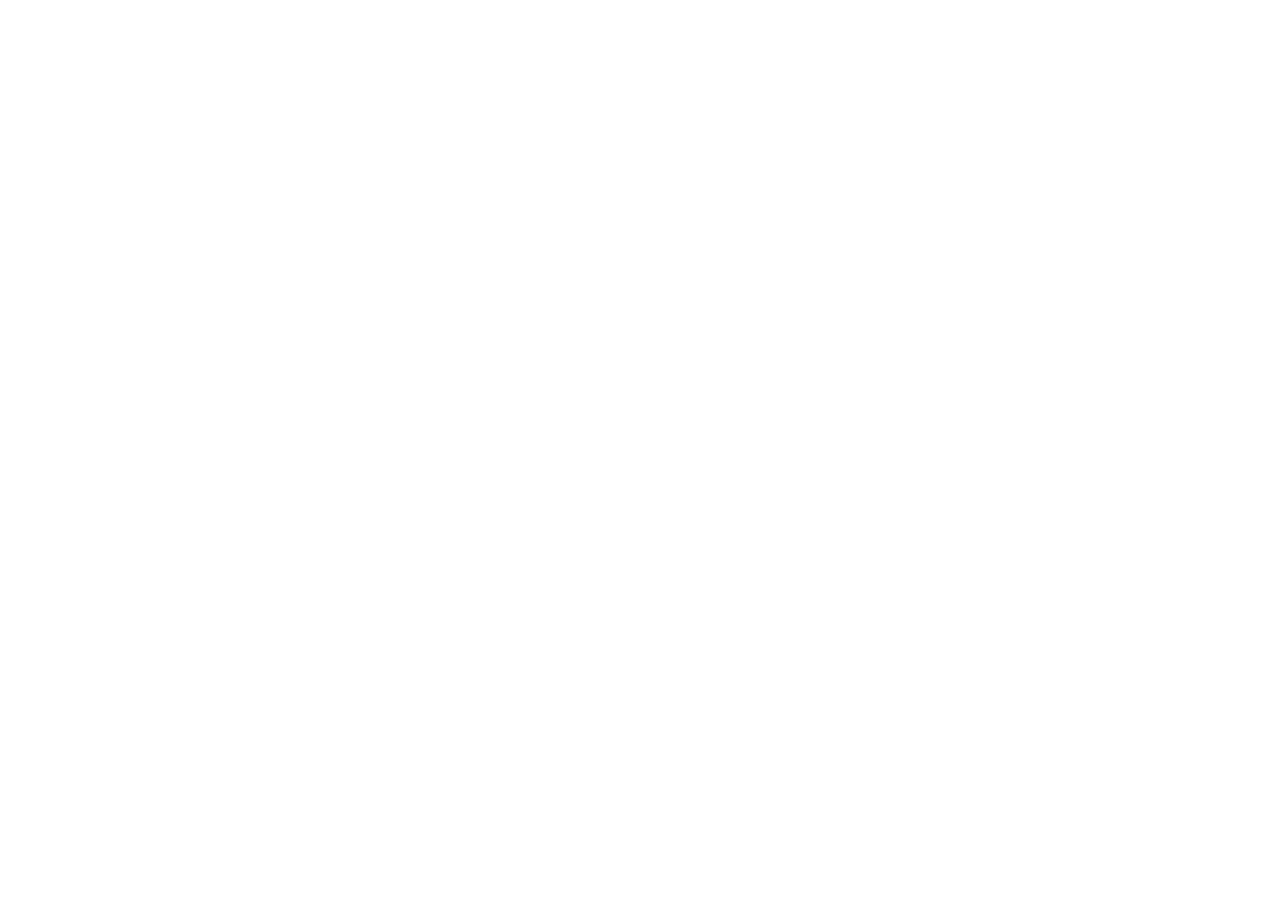
==== src/main/resources/static/index.html @ 06403dd1 "Adicionar configuração de segurança para permitir acesso público a recursos estáticos, refatorar DTO" ====
<!DOCTYPE html>
<html lang="pt-BR">
<head>
  <meta charset="UTF-8" />
  <meta name="viewport" content="width=device-width, initial-scale=1.0" />
  <title>WisePath</title>
  <link rel="stylesheet" href="css/style.css" />
</head>
<body>
  <div id="root"></div>

  <!-- Utilitários e dados -->
  <script src="js/icons.js"></script>
  <script src="js/utils.js"></script>
  <script src="js/data.js"></script>

  <!-- Comunicação com o back-end -->
  <script src="js/auth.js"></script>
  <script src="js/api.js"></script>

  <!-- Estado / roteador -->
  <script src="js/state.js"></script>

  <!-- Telas -->
  <script src="js/screens/register.js"></script>
  <script src="js/screens/login.js"></script>
  <script src="js/screens/welcome.js"></script>
  <script src="js/screens/settings.js"></script>
  <script src="js/screens/chat.js"></script>

  <!-- Bootstrap -->
  <script src="js/app.js"></script>
</body>
</html>
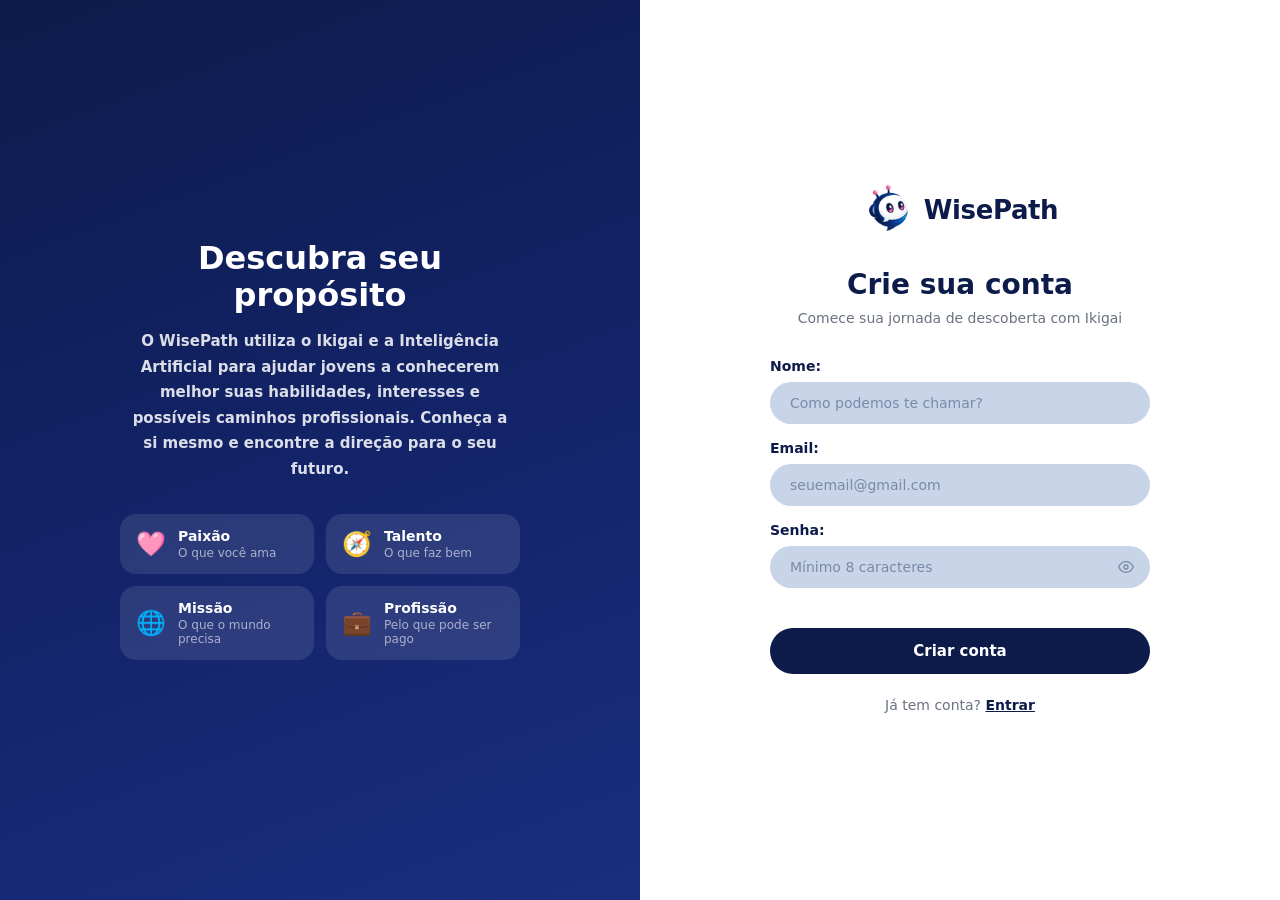
==== commit fa86eb3c: "Adição de telas de configurações e de boas-vindas, com os respectivos estilos e funcionalidades. Log" ====
--- a/src/main/resources/static/index.html
+++ b/src/main/resources/static/index.html
@@ -4,7 +4,11 @@
   <meta charset="UTF-8" />
   <meta name="viewport" content="width=device-width, initial-scale=1.0" />
   <title>WisePath</title>
-  <link rel="stylesheet" href="css/style.css" />
+  <link rel="stylesheet" href="css/base.css" />
+  <link rel="stylesheet" href="css/auth.css" />
+  <link rel="stylesheet" href="css/welcome.css" />
+  <link rel="stylesheet" href="css/settings.css" />
+  <link rel="stylesheet" href="css/chat.css" />
 </head>
 <body>
   <div id="root"></div>
@@ -28,7 +32,6 @@
   <script src="js/screens/settings.js"></script>
   <script src="js/screens/chat.js"></script>
 
-  <!-- Bootstrap -->
   <script src="js/app.js"></script>
 </body>
 </html>
--- a/src/main/resources/static/css/base.css
+++ b/src/main/resources/static/css/base.css
@@ -0,0 +1,123 @@
+/* ─────────────────────────────────────────────────────────────────────────
+   Base
+   Reset, tipografia, botões, campos de formulário e avatar.
+   ───────────────────────────────────────────────────────────────────────── 
+/* ── Reset básico ── */
+*, *::before, *::after { box-sizing: border-box; margin: 0; padding: 0; }
+body { font-family: 'Plus Jakarta Sans', system-ui, sans-serif; }
+
+/* ── Tipografia reutilizável ── */
+.h1 { font-weight: 800; color: #0d1b4b; line-height: 1.15; }
+.h2 { font-weight: 800; color: #0d1b4b; }
+.muted { color: #6b7280; font-size: 14px; line-height: 1.6; }
+.section-label {
+  font-weight: 700; font-size: 11px; color: #7c3aed;
+  letter-spacing: 0.1em; text-transform: uppercase;
+  margin: 4px 0 16px;
+}
+.divider { height: 1px; background: #f0f0f5; margin: 16px 0; }
+
+/* ── Fundo com gradiente em malha (usado nas telas Welcome/Settings/Chat) ── */
+.mesh-bg {
+  min-height: 100vh;
+  background:
+    radial-gradient(ellipse at 15% 60%, #e8b4d8 0%, transparent 50%),
+    radial-gradient(ellipse at 85% 20%, #c4b0e8 0%, transparent 50%),
+    radial-gradient(ellipse at 70% 85%, #f4c4d0 0%, transparent 50%),
+    #f0e4f4;
+}
+
+/* ── Logo (usado em várias telas) ── */
+.logo-row { display: flex; align-items: center; gap: 10px; }
+.logo-row img { width: 44px; height: 44px; object-fit: contain; }
+.logo-text { font-weight: 800; font-size: 22px; color: #0d1b4b; letter-spacing: -0.4px; }
+
+/* variação: linha horizontal centralizada (tela de cadastro) */
+.logo-row-center { justify-content: center; margin-bottom: 32px; }
+.logo-row-center img { width: 52px; height: 52px; }
+.logo-row-center .logo-text { font-size: 26px; }
+
+/* variação: pequena, usada na barra de navegação da tela Welcome */
+.logo-row-sm img { width: 34px; height: 34px; }
+.logo-row-sm .logo-text { font-size: 18px; }
+
+/* variação: empilhado e centralizado (tela de login) */
+.logo-stack {
+  display: flex; flex-direction: column; align-items: center;
+  gap: 6px; margin-bottom: 32px;
+}
+.logo-stack img { width: 64px; height: 64px; object-fit: contain; }
+.logo-stack .logo-text { font-size: 26px; }
+
+/* ── Botões ── */
+.btn-primary {
+  width: 100%; background: #0d1b4b; color: white; border: none;
+  border-radius: 999px; padding: 14px; font-size: 15px; font-weight: 700;
+  cursor: pointer; font-family: inherit; transition: opacity 0.15s, transform 0.1s;
+}
+.btn-primary:hover { opacity: 0.9; }
+.btn-primary:active { transform: scale(0.98); }
+.btn-primary:disabled { opacity: 0.6; cursor: not-allowed; }
+
+.btn-secondary {
+  flex: 1; background: #8896b0; color: white; border: none;
+  border-radius: 999px; padding: 14px; font-size: 15px; font-weight: 700;
+  cursor: pointer; font-family: inherit; transition: opacity 0.15s;
+}
+.btn-secondary:hover { opacity: 0.85; }
+
+.btn-outline {
+  background: white; color: #0d1b4b; border: 2px solid #d1d5db;
+  border-radius: 999px; padding: 12px 32px; font-size: 15px; font-weight: 700;
+  cursor: pointer; font-family: inherit; transition: background 0.15s;
+}
+.btn-outline:hover { background: #f3f4f6; }
+
+.btn-ghost {
+  background: none; border: none; cursor: pointer;
+  font-family: inherit; font-size: 14px;
+}
+.btn-ghost.underline { text-decoration: underline; font-size: 13px; }
+
+.link-btn {
+  background: none; border: none; color: #0d1b4b; font-weight: 700;
+  cursor: pointer; font-family: inherit; font-size: 14px; text-decoration: underline;
+}
+
+.icon-btn {
+  background: none; border: none; cursor: pointer;
+  display: flex; align-items: center; justify-content: center;
+  border-radius: 10px; padding: 8px; transition: background 0.15s;
+}
+.icon-btn:hover { background: rgba(0,0,0,0.06); }
+
+/* ── Campos de formulário ── */
+.field { display: flex; flex-direction: column; gap: 8px; }
+.field label { font-weight: 700; font-size: 14px; color: #0d1b4b; }
+.field-wrap { position: relative; }
+.field input {
+  width: 100%; border: none; outline: none;
+  background: #c8d4e8; border-radius: 999px;
+  padding: 13px 48px 13px 20px; font-size: 14px;
+  color: #0d1b4b; font-family: inherit; transition: background 0.15s;
+}
+.field input:focus { background: #b8c8dc; }
+.field input::placeholder { color: #7a8aa8; }
+.eye-btn {
+  position: absolute; right: 16px; top: 50%; transform: translateY(-50%);
+  background: none; border: none; cursor: pointer; color: #7a8aa8;
+  display: flex; align-items: center; padding: 0;
+}
+.eye-btn:hover { color: #0d1b4b; }
+
+.feedback-ok { color: #16a34a; font-size: 12px; margin-top: 4px; }
+.feedback-err { color: #e11d48; font-size: 12px; margin-top: 4px; }
+
+/* ── Avatar (círculo com degradê + iniciais do usuário) ── */
+.avatar {
+  border-radius: 50%; border: none; cursor: pointer;
+  background: linear-gradient(135deg, #a855f7, #6366f1);
+  display: flex; align-items: center; justify-content: center;
+  overflow: hidden; flex-shrink: 0; padding: 0;
+  color: white; font-weight: 700; font-family: inherit;
+}
--- a/src/main/resources/static/css/auth.css
+++ b/src/main/resources/static/css/auth.css
@@ -0,0 +1,41 @@
+/* ─────────────────────────────────────────────────────────────────────────
+   Telas de autenticação (cadastro e login) 
+   ───────────────────────────────────────────────────────────────────────── 
+*/
+.auth-grid { display: grid; grid-template-columns: 1fr 1fr; min-height: 100vh; }
+@media (max-width: 768px) { .auth-grid { grid-template-columns: 1fr; } }
+
+.auth-left {
+  background: linear-gradient(160deg, #0d1b4b 0%, #13246a 55%, #1a2e80 100%);
+  display: flex; flex-direction: column; align-items: center;
+  justify-content: center; padding: 60px 48px; gap: 32px;
+}
+@media (max-width: 768px) { .auth-left { display: none; } }
+
+.auth-left-content { text-align: center; max-width: 380px; }
+.auth-left-title {
+  color: white; font-size: clamp(1.5rem, 2.5vw, 2rem); margin-bottom: 16px;
+}
+.auth-left-desc {
+  color: rgba(255,255,255,0.85); font-size: 15px; font-weight: 600; line-height: 1.7;
+}
+
+.pillar-grid { display: grid; grid-template-columns: 1fr 1fr; gap: 12px; width: 100%; max-width: 400px; }
+.pillar-card {
+  display: flex; align-items: center; gap: 12px;
+  background: rgba(255,255,255,0.1); border-radius: 16px; padding: 14px 16px;
+}
+.pillar-emoji { font-size: 24px; flex-shrink: 0; }
+.pillar-label { color: white; font-weight: 700; font-size: 14px; margin-bottom: 2px; }
+.pillar-desc { color: rgba(255,255,255,0.6); font-size: 12px; }
+
+.auth-right {
+  background: white; display: flex; align-items: center;
+  justify-content: center; padding: 48px 32px;
+}
+.auth-form-wrap { width: 100%; max-width: 380px; }
+.auth-title { font-size: clamp(1.4rem, 3vw, 1.75rem); text-align: center; margin-bottom: 6px; }
+.auth-subtitle { text-align: center; margin-bottom: 28px; }
+.auth-form { display: flex; flex-direction: column; gap: 16px; }
+.auth-form-submit { margin-top: 8px; }
+.auth-footer-text { text-align: center; margin-top: 20px; }
--- a/src/main/resources/static/css/welcome.css
+++ b/src/main/resources/static/css/welcome.css
@@ -0,0 +1,32 @@
+/* ─────────────────────────────────────────────────────────────────────────
+   Tela de boas-vindas
+   ───────────────────────────────────────────────────────────────────────── 
+*/
+.welcome-nav {
+  display: flex; align-items: center; justify-content: space-between;
+  padding: 14px 28px;
+}
+.welcome-nav-right { display: flex; align-items: center; gap: 12px; }
+
+.welcome-hero { text-align: center; padding: 40px 20px 24px; }
+.welcome-title { font-size: clamp(1.75rem, 5vw, 3rem); }
+.welcome-subtitle {
+  max-width: 520px; margin: 14px auto 0; font-size: clamp(13px, 2vw, 15px);
+}
+.welcome-btns { display: flex; gap: 12px; justify-content: center; flex-wrap: wrap; margin-top: 24px; }
+.welcome-btns .btn-primary { width: auto; padding: 13px 36px; }
+
+.welcome-section { max-width: 760px; margin: 0 auto; padding: 16px 20px 60px; }
+.welcome-section-title { font-size: clamp(1.4rem, 4vw, 1.9rem); text-align: center; }
+.welcome-section-desc { text-align: center; margin: 12px auto 0; max-width: 520px; }
+
+.welcome-cards { display: grid; grid-template-columns: 1fr 1fr; gap: 14px; margin-top: 28px; }
+@media (max-width: 600px) { .welcome-cards { grid-template-columns: 1fr; } }
+.welcome-card {
+  background: white; border-radius: 20px; padding: 20px;
+  display: flex; align-items: flex-start; gap: 14px;
+  box-shadow: 0 2px 12px rgba(0,0,0,0.07);
+}
+.welcome-card-emoji { font-size: 28px; flex-shrink: 0; }
+.welcome-card-title { font-weight: 700; font-size: 15px; color: #0d1b4b; margin-bottom: 4px; }
+.welcome-card-desc { font-size: 13px; color: #6b7280; line-height: 1.5; }
--- a/src/main/resources/static/css/settings.css
+++ b/src/main/resources/static/css/settings.css
@@ -0,0 +1,70 @@
+/* ─────────────────────────────────────────────────────────────────────────
+   Telas de configurações: 
+   Perfil, Segurança, Excluir conta e Sobre
+   ───────────────────────────────────────────────────────────────────────── 
+*/
+.settings-page {
+  min-height: 100vh; display: flex;
+  align-items: center; justify-content: center; padding: 24px 16px;
+}
+.settings-card {
+  background: white; border-radius: 24px; width: 100%; max-width: 760px;
+  display: grid; grid-template-columns: 220px 1fr;
+  box-shadow: 0 8px 40px rgba(0,0,0,0.1); overflow: hidden; min-height: 520px;
+}
+@media (max-width: 640px) {
+  .settings-card { grid-template-columns: 1fr; }
+  .settings-sidebar { border-right: none; border-bottom: 1px solid #f0f0f5; padding: 16px; }
+  .settings-sidebar-nav { flex-direction: row; flex-wrap: wrap; gap: 4px; }
+}
+
+/* Menu lateral de abas */
+.settings-sidebar {
+  background: #f8f7fc; border-right: 1px solid #ece9f5;
+  padding: 28px 16px; display: flex; flex-direction: column; gap: 4px;
+}
+.settings-sidebar-header {
+  display: flex; align-items: center; gap: 6px;
+  margin-bottom: 20px; padding: 0 4px;
+}
+.settings-sidebar-title { font-weight: 800; font-size: 18px; color: #0d1b4b; }
+@media (max-width: 640px) { .settings-sidebar-title { display: none; } }
+.settings-sidebar-nav { display: flex; flex-direction: column; gap: 4px; }
+.settings-nav-item {
+  display: flex; align-items: center; gap: 10px;
+  padding: 10px 14px; border-radius: 12px; border: none; background: none;
+  font-family: inherit; font-size: 14px; font-weight: 600; color: #6b7280;
+  cursor: pointer; text-align: left; transition: all 0.15s; width: 100%;
+}
+.settings-nav-item:hover { background: #ece9f5; color: #0d1b4b; }
+.settings-nav-item.active { background: #0d1b4b; color: white; }
+.settings-nav-item .nav-icon { font-size: 16px; }
+
+/* Conteúdo da aba selecionada */
+.settings-content { padding: 32px 36px; overflow-y: auto; }
+@media (max-width: 640px) { .settings-content { padding: 20px; } }
+.settings-section-title { font-weight: 800; font-size: 20px; color: #0d1b4b; margin-bottom: 24px; }
+.settings-fields { display: flex; flex-direction: column; gap: 16px; }
+.settings-btns { display: flex; gap: 10px; margin-top: 28px; }
+.settings-btns .btn-primary { flex: 1; width: auto; }
+.settings-btn-solo { flex: none; padding: 13px 32px; }
+
+/* Avatar com iniciais (círculo com degradê) */
+.avatar-picker { display: flex; justify-content: center; margin-bottom: 28px; }
+.avatar-picker-wrap { position: relative; display: inline-block; }
+
+/* Aba Sobre */
+.about-brand {
+  display: flex; flex-direction: column; align-items: center; margin-bottom: 24px;
+}
+.about-logo { width: 64px; height: 64px; object-fit: contain; margin-bottom: 8px; }
+.about-brand-name { font-weight: 800; font-size: 20px; color: #0d1b4b; }
+.about-brand-version { font-size: 13px; color: #9ca3af; margin-top: 4px; }
+.about-row {
+  display: flex; justify-content: space-between; align-items: center;
+  padding: 12px 0; border-bottom: 1px solid #f0f0f5; font-size: 14px;
+}
+.about-row:last-child { border-bottom: none; }
+.about-key { font-weight: 600; color: #0d1b4b; }
+.about-val { color: #6b7280; }
+.about-links { margin-top: 24px; display: flex; gap: 16px; justify-content: center; }
--- a/src/main/resources/static/css/chat.css
+++ b/src/main/resources/static/css/chat.css
@@ -0,0 +1,148 @@
+/* ─────────────────────────────────────────────────────────────────────────
+   Tela do chat
+   ───────────────────────────────────────────────────────────────────────── 
+*/
+.chat-wrap { display: flex; height: 100vh; overflow: hidden; }
+
+.chat-sidebar {
+  flex-shrink: 0; background: white; border-right: 1px solid #f0f0f5;
+  display: flex; flex-direction: column; overflow: hidden;
+  transition: width 0.25s ease;
+}
+.chat-sidebar.open { width: 268px; }
+.chat-sidebar.closed { width: 0; }
+
+.sidebar-top {
+  display: flex; align-items: center; justify-content: space-between;
+  padding: 14px 14px 10px; flex-shrink: 0;
+}
+.sidebar-logo { width: 36px; height: 36px; object-fit: contain; }
+
+.sidebar-actions { display: flex; flex-direction: column; gap: 8px; padding: 0 10px 16px; flex-shrink: 0; }
+.sidebar-pill-btn {
+  width: 100%; border-radius: 999px;
+  padding: 10px 16px; font-weight: 700; font-size: 14px;
+  cursor: pointer; font-family: inherit; transition: background 0.15s, border-color 0.15s;
+  display: flex; align-items: center; justify-content: center; gap: 8px;
+}
+.sidebar-pill-icon { display: flex; align-items: center; }
+
+/* "Novo Chat": preenchido em azul escuro com texto branco */
+.sidebar-pill-btn-primary {
+  background: #0d1b4b; color: white; border: none;
+}
+.sidebar-pill-btn-primary:hover { background: #16255f; }
+
+/* "Buscar chats": mesma cor do fundo da sidebar, com borda mais escura */
+.sidebar-pill-btn-outline {
+  background: white; color: #0d1b4b; border: 2px solid #cbd0dd;
+}
+.sidebar-pill-btn-outline:hover { border-color: #9aa1b8; background: #fafafd; }
+
+.sidebar-recents { padding: 0 14px; flex: 1; overflow-y: auto; }
+.sidebar-recents-label { font-weight: 700; font-size: 13px; color: #0d1b4b; margin-bottom: 8px; }
+.sidebar-chat-item {
+  display: block; width: 100%; text-align: left; background: none; border: none;
+  color: #0d1b4b; font-weight: 600; font-size: 13px; padding: 8px 4px;
+  cursor: pointer; font-family: inherit; border-radius: 8px; transition: background 0.15s;
+  white-space: nowrap; overflow: hidden; text-overflow: ellipsis;
+}
+.sidebar-chat-item:hover { background: #f5f3ff; }
+
+.sidebar-bottom {
+  display: flex; justify-content: space-between; align-items: center;
+  padding: 12px 22px; border-top: 1px solid #f3f4f6; flex-shrink: 0;
+}
+
+.chat-main {
+  flex: 1; display: flex; flex-direction: column; min-width: 0;
+  background: linear-gradient(180deg, #fdf1f7 0%, #fce8f0 45%, #f9e4ee 100%);
+}
+.chat-topbar { padding: 10px 14px; flex-shrink: 0; }
+
+.chat-messages { flex: 1; overflow-y: auto; padding: 28px 20px; }
+@media (min-width: 640px) { .chat-messages { padding: 28px 48px; } }
+
+.chat-empty {
+  display: flex; flex-direction: column; align-items: center;
+  justify-content: center; height: 100%; text-align: center; padding: 0 24px;
+}
+.chat-empty-logo {
+  width: 72px; height: 72px; object-fit: contain; margin-bottom: 18px;
+  filter: drop-shadow(0 6px 16px rgba(13, 27, 75, 0.18));
+}
+.chat-empty-title { font-size: clamp(1.4rem, 3.5vw, 2.5rem); margin-bottom: 14px; }
+.chat-empty-desc { max-width: 500px; }
+
+.chat-messages-list { max-width: 660px; margin: 0 auto; display: flex; flex-direction: column; gap: 16px; }
+.msg-row { display: flex; gap: 10px; align-items: flex-end; }
+.msg-row.user { justify-content: flex-end; }
+
+/* Animação de entrada suave para cada nova mensagem */
+.msg-row-in { animation: msg-in 0.25s ease-out; }
+@keyframes msg-in {
+  from { opacity: 0; transform: translateY(6px); }
+  to { opacity: 1; transform: translateY(0); }
+}
+
+.msg-avatar {
+  width: 30px; height: 30px; object-fit: contain; flex-shrink: 0;
+  background: white; border-radius: 50%; padding: 4px;
+  box-shadow: 0 1px 6px rgba(13, 27, 75, 0.15);
+}
+.msg-bubble {
+  max-width: 78%; font-size: 14px; line-height: 1.6; padding: 12px 18px;
+  box-shadow: 0 3px 10px rgba(13, 27, 75, 0.07);
+}
+.msg-bubble.bot { background: white; color: #0d1b4b; border-radius: 20px 20px 20px 4px; }
+.msg-bubble.user { background: #0d1b4b; color: white; border-radius: 20px 20px 4px 20px; }
+
+.typing-dots { display: flex; gap: 5px; align-items: center; padding: 4px 0; }
+.dot {
+  width: 8px; height: 8px; border-radius: 50%; background: #0d1b4b;
+  opacity: 0.5; animation: dot-bounce 1.2s infinite;
+}
+.dot:nth-child(2) { animation-delay: 0.2s; }
+.dot:nth-child(3) { animation-delay: 0.4s; }
+@keyframes dot-bounce {
+  0%, 80%, 100% { transform: translateY(0); }
+  40% { transform: translateY(-6px); }
+}
+
+.chat-input-bar { padding: 8px 20px 12px; flex-shrink: 0; }
+@media (min-width: 640px) { .chat-input-bar { padding: 8px 48px 16px; } }
+.chat-input-wrap {
+  max-width: 660px; margin: 0 auto;
+  background: white; border-radius: 999px;
+  display: flex; align-items: center; gap: 10px;
+  padding: 11px 16px 11px 22px;
+  box-shadow: 0 2px 20px rgba(0,0,0,0.11);
+  border: 1.5px solid transparent; transition: border-color 0.15s, box-shadow 0.15s;
+}
+.chat-input-wrap:focus-within {
+  border-color: #c8d0f0; box-shadow: 0 2px 24px rgba(13, 27, 75, 0.16);
+}
+.chat-input {
+  flex: 1; border: none; outline: none; font-size: 14px;
+  color: #0d1b4b; background: transparent; font-family: inherit;
+}
+.chat-input::placeholder { color: #b0b8c8; }
+.send-btn {
+  background: none; border: none; cursor: pointer; padding: 2px;
+  display: flex; align-items: center; transition: opacity 0.15s;
+  flex-shrink: 0;
+}
+.send-btn:disabled { opacity: 0.3; cursor: default; }
+.chat-footer {
+  text-align: center; font-size: 11px; color: #b0b8c8; margin-top: 6px;
+  max-width: 660px; margin-left: auto; margin-right: auto;
+}
+
+.sidebar-overlay {
+  position: fixed; inset: 0; background: rgba(0,0,0,0.3); z-index: 10;
+  display: none;
+}
+.sidebar-overlay.visible { display: block; }
+@media (max-width: 767px) {
+  .chat-sidebar.open { position: fixed; left: 0; top: 0; height: 100%; z-index: 20; }
+}
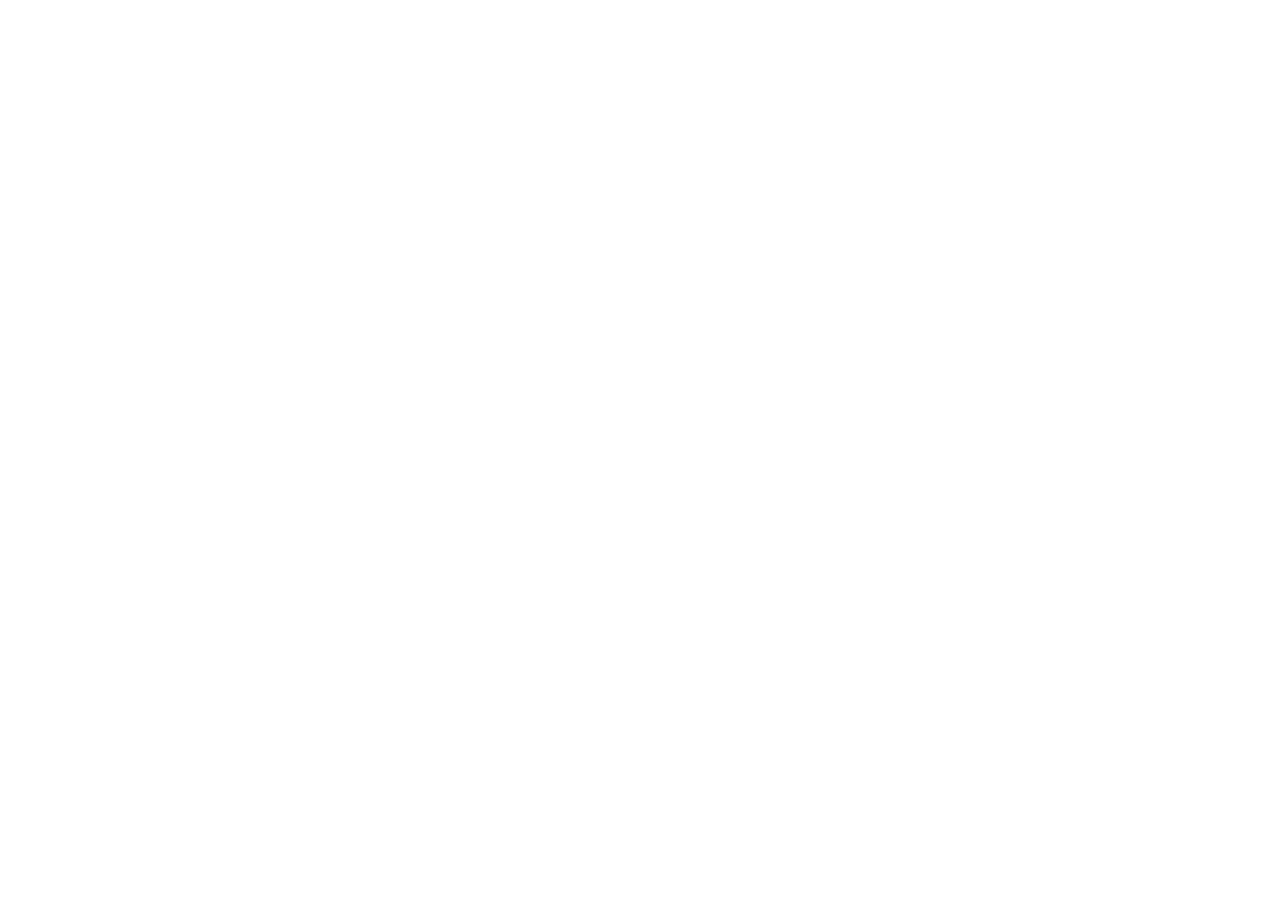
==== commit 4f939386: "Adicionar gerenciamento de rotas p/ front-end" ====
--- a/src/main/resources/static/index.html
+++ b/src/main/resources/static/index.html
@@ -4,34 +4,34 @@
   <meta charset="UTF-8" />
   <meta name="viewport" content="width=device-width, initial-scale=1.0" />
   <title>WisePath</title>
-  <link rel="stylesheet" href="css/base.css" />
-  <link rel="stylesheet" href="css/auth.css" />
-  <link rel="stylesheet" href="css/welcome.css" />
-  <link rel="stylesheet" href="css/settings.css" />
-  <link rel="stylesheet" href="css/chat.css" />
+  <link rel="stylesheet" href="/css/base.css" />
+  <link rel="stylesheet" href="/css/auth.css" />
+  <link rel="stylesheet" href="/css/welcome.css" />
+  <link rel="stylesheet" href="/css/settings.css" />
+  <link rel="stylesheet" href="/css/chat.css" />
 </head>
 <body>
   <div id="root"></div>
 
   <!-- Utilitários e dados -->
-  <script src="js/icons.js"></script>
-  <script src="js/utils.js"></script>
-  <script src="js/data.js"></script>
+  <script src="/js/icons.js"></script>
+  <script src="/js/utils.js"></script>
+  <script src="/js/data.js"></script>
 
   <!-- Comunicação com o back-end -->
-  <script src="js/auth.js"></script>
-  <script src="js/api.js"></script>
+  <script src="/js/auth.js"></script>
+  <script src="/js/api.js"></script>
 
   <!-- Estado / roteador -->
-  <script src="js/state.js"></script>
+  <script src="/js/state.js"></script>
 
   <!-- Telas -->
-  <script src="js/screens/register.js"></script>
-  <script src="js/screens/login.js"></script>
-  <script src="js/screens/welcome.js"></script>
-  <script src="js/screens/settings.js"></script>
-  <script src="js/screens/chat.js"></script>
+  <script src="/js/screens/register.js"></script>
+  <script src="/js/screens/login.js"></script>
+  <script src="/js/screens/welcome.js"></script>
+  <script src="/js/screens/settings.js"></script>
+  <script src="/js/screens/chat.js"></script>
 
-  <script src="js/app.js"></script>
+  <script src="/js/app.js"></script>
 </body>
 </html>
